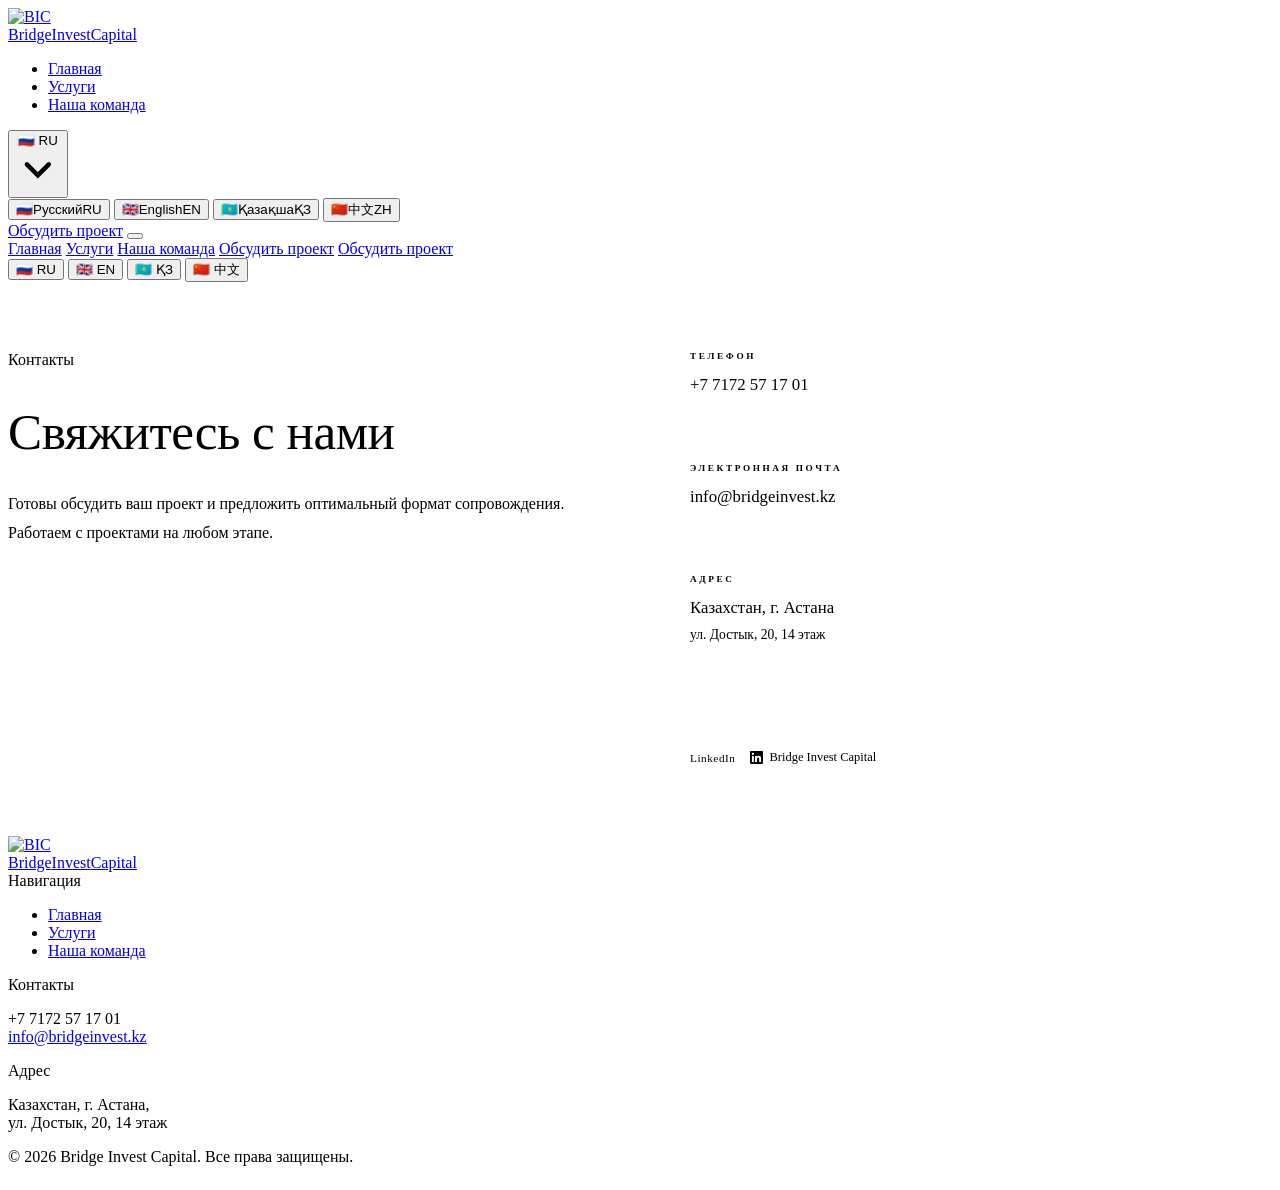
==== contacts/index.html @ e16630f6 "refactored" ====
<!DOCTYPE html>
<html lang="ru">
<head>
<meta charset="UTF-8">
<meta name="viewport" content="width=device-width, initial-scale=1.0">
<meta name="i18n-title" content="contacts.label">
<title>Контакты — Bridge Invest Capital</title>
<link rel="stylesheet" href="style.css">
<style>

.contacts-page {
  background: var(--bg);
  min-height: 100vh;
  display: flex;
  flex-direction: column;
}

.contacts-main {
  flex: 1;
  display: flex;
  align-items: center;
  padding: 140px var(--pad-x) 80px;
}

.contacts-inner-wrap {
  max-width: var(--max-w);
  margin: 0 auto;
  width: 100%;
  display: grid;
  grid-template-columns: 1fr 1fr;
  gap: 100px;
  align-items: start;
}

/* ── Left: headline ── */
.contacts-left-col {
  opacity: 0;
  animation: fadeUp .7s .1s ease forwards;
}

.contacts-overline {
  font-size: 0.65rem; font-weight: 700;
  letter-spacing: 0.3em; text-transform: uppercase;
  color: var(--gold); margin-bottom: 24px;
  display: flex; align-items: center; gap: 14px;
}
.contacts-overline::before {
  content: ''; display: block;
  width: 32px; height: 1px; background: var(--gold);
}

.contacts-title {
  font-size: clamp(2.4rem, 4vw, 3.8rem);
  font-weight: 400; line-height: 1.12;
  color: var(--text-dark); letter-spacing: -0.01em;
  margin-bottom: 28px;
}
.contacts-title .gold { color: var(--gold); }

.contacts-desc {
  font-size: 1rem; font-weight: 400; line-height: 1.85;
  color: var(--text-mid); max-width: 600px;
}

/* ── Right: contact blocks ── */
.contacts-right-col {
  display: flex; flex-direction: column; gap: 0;
  opacity: 0;
  animation: fadeUp .7s .25s ease forwards;
}

.contact-block {
  padding: 32px 0;
  border-bottom: 1px solid var(--border-light);
}
.contact-block:first-child { padding-top: 0; }
.contact-block:last-child  { border-bottom: none; }

.contact-block-label {
  font-size: 0.58rem; font-weight: 700;
  letter-spacing: 0.28em; text-transform: uppercase;
  color: var(--gold); margin-bottom: 10px;
}

.contact-block-value {
  font-size: 1.05rem; font-weight: 400;
  line-height: 1.65; color: var(--text-dark);
}
.contact-block-value a {
  color: inherit; text-decoration: none; transition: color .2s;
}
.contact-block-value a:hover { color: var(--gold); }

.contact-block-sub {
  display: block; margin-top: 2px;
  font-size: 0.85rem; color: var(--text-mid);
}

/* ── LinkedIn footnote ── */
.contacts-linkedin-row {
  margin-top: 40px; padding-top: 32px;  
  display: flex; align-items: center; gap: 14px;
  opacity: 0;
  animation: fadeUp .7s .4s ease forwards;
}
.contacts-linkedin-label {
  font-size: 0.7rem; font-weight: 300;
  color: var(--text-mid); letter-spacing: 0.05em;
}
.contacts-linkedin-link {
  display: inline-flex; align-items: center; gap: 7px;
  font-size: 0.78rem; font-weight: 500;
  color: var(--text-dark); text-decoration: none;
  border-bottom: 1px solid var(--border-light);
  padding-bottom: 1px;
  transition: color .2s, border-color .2s;
}
.contacts-linkedin-link:hover { color: var(--gold); border-color: var(--gold); }
.contacts-linkedin-link svg { width: 13px; height: 13px; fill: currentColor; flex-shrink: 0; }

@keyframes fadeUp {
  from { opacity: 0; transform: translateY(18px); }
  to   { opacity: 1; transform: none; }
}

@media (max-width: 900px) {
  .contacts-inner-wrap { grid-template-columns: 1fr; gap: 56px; }
  .contacts-main { padding-top: 120px; }
}
@media (max-width: 768px) {
  .contacts-main { padding: 110px 20px 60px; }
}

</style>
</head>
<body>

<!-- ══ NAV ══ -->
<nav>
  <a class="nav-logo-wrap" href="/">
    <div class="nav-logo-icon"><img src="assets/Logo.png" alt="BIC"></div>
    <div class="nav-logo-text"><span>Bridge</span><span>Invest</span><span>Capital</span></div>
  </a>
  <ul class="nav-links">
    <li><a id="nl-home"     href="/"    data-i18n="nav.home">Главная</a></li>
    <li><a id="nl-services" href="/services" data-i18n="nav.services">Услуги</a></li>
    <li><a id="nl-team"     href="/team"     data-i18n="nav.team">Наша команда</a></li>
  </ul>
  <div class="nav-right">
    <div class="lang-dropdown" id="langDropdown">
      <button class="lang-dropdown-btn" onclick="toggleLangDropdown()">
        <span id="langLabel">&#x1F1F7;&#x1F1FA; RU</span>
        <svg class="lang-arrow" viewBox="0 0 24 24" fill="none" stroke="currentColor" stroke-width="2.5" stroke-linecap="round"><polyline points="6 9 12 15 18 9"/></svg>
      </button>
      <div class="lang-dropdown-menu">
        <button class="lang-option" data-lang="ru" onclick="setLang('ru')"><span class="lang-flag">&#x1F1F7;&#x1F1FA;</span><span class="lang-name">Русский</span><span class="lang-code">RU</span></button>
        <button class="lang-option" data-lang="en" onclick="setLang('en')"><span class="lang-flag">&#x1F1EC;&#x1F1E7;</span><span class="lang-name">English</span><span class="lang-code">EN</span></button>
        <button class="lang-option" data-lang="kz" onclick="setLang('kz')"><span class="lang-flag">&#x1F1F0;&#x1F1FF;</span><span class="lang-name">Қазақша</span><span class="lang-code">ҚЗ</span></button>
        <button class="lang-option" data-lang="zh" onclick="setLang('zh')"><span class="lang-flag">&#x1F1E8;&#x1F1F3;</span><span class="lang-name">中文</span><span class="lang-code">ZH</span></button>
      </div>
    </div>
    <a class="nav-cta" href="/contacts" data-i18n="nav.cta">Обсудить проект</a>
    <button class="burger" onclick="toggleMenu()"><span></span><span></span><span></span></button>
  </div>
</nav>

<!-- ══ MOBILE MENU ══ -->
<div class="mobile-menu" id="mMenu">
  <a href="/"    onclick="toggleMenu()" data-i18n="nav.home">Главная</a>
  <a href="/services" onclick="toggleMenu()" data-i18n="nav.services">Услуги</a>
  <a href="/team"     onclick="toggleMenu()" data-i18n="nav.team">Наша команда</a>
  <a href="/contacts" onclick="toggleMenu()" data-i18n="nav.cta">Обсудить проект</a>
  <a href="/contacts" class="mob-cta" onclick="toggleMenu()" data-i18n="nav.cta">Обсудить проект</a>
  <div class="mob-lang">
    <button class="mob-lang-btn" data-lang="ru" onclick="setLang('ru');toggleMenu()">&#x1F1F7;&#x1F1FA; RU</button>
    <button class="mob-lang-btn" data-lang="en" onclick="setLang('en');toggleMenu()">&#x1F1EC;&#x1F1E7; EN</button>
    <button class="mob-lang-btn" data-lang="kz" onclick="setLang('kz');toggleMenu()">&#x1F1F0;&#x1F1FF; ҚЗ</button>
    <button class="mob-lang-btn" data-lang="zh" onclick="setLang('zh');toggleMenu()">&#x1F1E8;&#x1F1F3; 中文</button>
  </div>
</div>

<!-- ══ PAGE ══ -->
<div class="contacts-page">

  <main class="contacts-main">
    <div class="contacts-inner-wrap">

      <!-- LEFT: headline + description -->
      <div class="contacts-left-col">
        <div class="section-label" data-i18n="contacts.label">Контакты</div>
        <h1 class="contacts-title">
          <span data-i18n="contacts.h1.gold">Свяжитесь</span>
          <span class="gold" data-i18n="contacts.h1.rest"> с нами</span>
        </h1>
        <p class="contacts-desc" data-i18n="contacts.subtitle">
          Готовы обсудить ваш проект и предложить оптимальный формат сопровождения. Работаем с проектами на любом этапе.
        </p>
      </div>

      <!-- RIGHT: contact details -->
      <div class="contacts-right-col">

        <div class="contact-block">
          <div class="contact-block-label" data-i18n="contacts.phone.label">Телефон</div>
          <div class="contact-block-value">
            <a href="tel:+77172571701">+7 7172 57 17 01</a>
          </div>
        </div>

        <div class="contact-block">
          <div class="contact-block-label" data-i18n="contacts.email.label">Электронная почта</div>
          <div class="contact-block-value">
            <a href="mailto:info@bridgeinvest.kz">info@bridgeinvest.kz</a>
          </div>
        </div>

        <div class="contact-block">
          <div class="contact-block-label" data-i18n="contacts.address.label">Адрес</div>
          <div class="contact-block-value">
            <span data-i18n="contacts.address.line1">Казахстан, г. Астана</span>
            <span class="contact-block-sub" data-i18n="contacts.address.line2">ул. Достык, 20, 14 этаж</span>
          </div>
        </div>

        <div class="contacts-linkedin-row">
          <span class="contacts-linkedin-label" data-i18n="contacts.linkedin.label">LinkedIn</span>
          <a class="contacts-linkedin-link"
             href="https://www.linkedin.com/company/bridge-invest-capital/"
             target="_blank" rel="noopener">
            <svg viewBox="0 0 24 24" xmlns="http://www.w3.org/2000/svg"><path d="M20.447 20.452h-3.554v-5.569c0-1.328-.027-3.037-1.852-3.037-1.853 0-2.136 1.445-2.136 2.939v5.667H9.351V9h3.414v1.561h.046c.477-.9 1.637-1.85 3.37-1.85 3.601 0 4.267 2.37 4.267 5.455v6.286zM5.337 7.433a2.062 2.062 0 01-2.063-2.065 2.064 2.064 0 112.063 2.065zm1.782 13.019H3.555V9h3.564v11.452zM22.225 0H1.771C.792 0 0 .774 0 1.729v20.542C0 23.227.792 24 1.771 24h20.451C23.2 24 24 23.227 24 22.271V1.729C24 .774 23.2 0 22.222 0h.003z"/></svg>
            Bridge Invest Capital
          </a>
        </div>

      </div>
    </div>
  </main>

  <!-- ══ FOOTER ══ -->
  <footer>
    <div class="footer-inner">
      <div class="footer-top">
        <div>
          <a class="footer-logo-wrap" href="/">
            <div class="footer-logo-icon"><img src="assets/Logo.png" alt="BIC"></div>
            <div class="footer-logo-text"><span>Bridge</span><span>Invest</span><span>Capital</span></div>
          </a>
        </div>
        <div class="footer-right">
          <div class="footer-nav">
            <div class="footer-col-label" data-i18n="footer.nav.label">Навигация</div>
            <ul>
              <li><a href="/"    data-i18n="nav.home">Главная</a></li>
              <li><a href="/services" data-i18n="nav.services">Услуги</a></li>
              <li><a href="/team"     data-i18n="nav.team">Наша команда</a></li>
            </ul>
          </div>
          <div class="footer-contact">
            <div class="footer-col-label" data-i18n="footer.contacts.label">Контакты</div>
            <p>+7 7172 57 17 01<br><a href="mailto:info@bridgeinvest.kz">info@bridgeinvest.kz</a></p>
            <div class="footer-col-label addr-label" data-i18n="footer.address.label">Адрес</div>
            <p>Казахстан, г. Астана,<br>ул. Достык, 20, 14 этаж</p>
          </div>
        </div>
      </div>
      <div class="footer-bottom">
        <p data-i18n="footer.copyright">© 2026 Bridge Invest Capital. Все права защищены.</p>
      </div>
    </div>
  </footer>

</div>

<script src="i18n.js"></script>
<script src="main.js"></script>
</body>
</html>
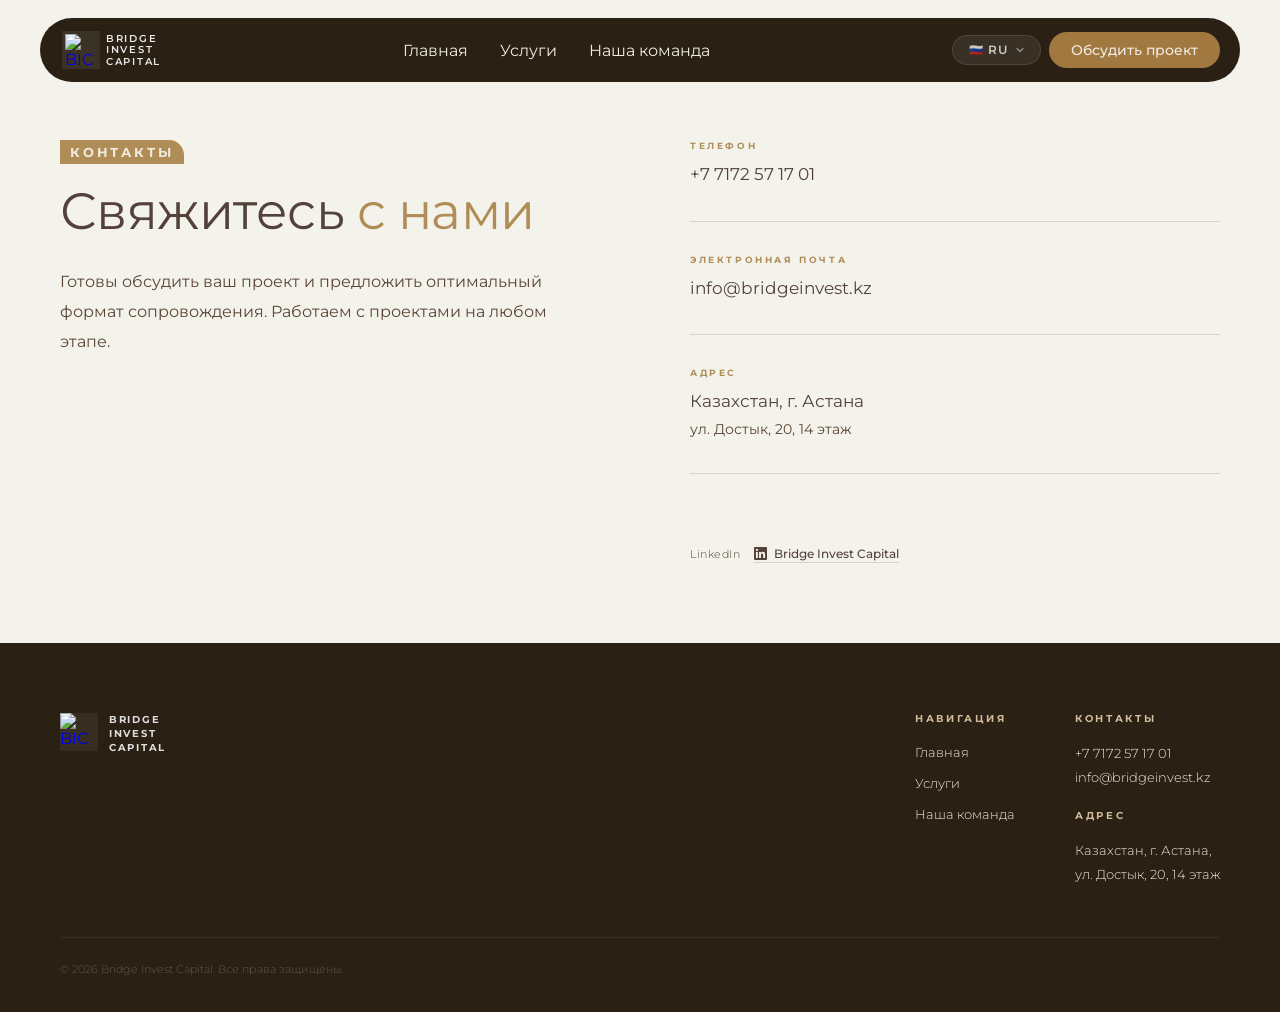
==== commit 61f32edf: "refactored v2" ====
--- a/contacts/index.html
+++ b/contacts/index.html
@@ -5,7 +5,7 @@
 <meta name="viewport" content="width=device-width, initial-scale=1.0">
 <meta name="i18n-title" content="contacts.label">
 <title>Контакты — Bridge Invest Capital</title>
-<link rel="stylesheet" href="style.css">
+<link rel="stylesheet" href="/style.css">
 <style>
 
 .contacts-page {
--- a/style.css
+++ b/style.css
@@ -0,0 +1,726 @@
+@import url('https://fonts.googleapis.com/css2?family=Montserrat:ital,wght@0,300;0,400;0,500;0,600;0,700;1,300;1,400&display=swap');
+
+/* ══════════════════════════════════════════════════════════
+   BRIDGE INVEST CAPITAL — STYLESHEET
+   Sections:
+   1.  Reset & Variables
+   2.  Base
+   3.  Navigation
+   4.  Language Dropdown
+   5.  Mobile Menu
+   6.  Shared Utilities
+   7.  Footer
+   8.  Home — Hero
+   9.  Home — Why Kazakhstan
+   10. Home — Approach / Cards
+   11. Page Hero  (inner pages)
+   12. Services
+   13. Team + Modal
+   14. Contacts
+   15. Responsive
+══════════════════════════════════════════════════════════ */
+
+
+/* ══ 1. RESET & VARIABLES ══════════════════════════════════ */
+
+*, *::before, *::after { box-sizing: border-box; margin: 0; padding: 0; }
+
+:root {
+  /* Backgrounds */
+  --bg:           #F3F2EB;
+  --bg-dark:      #E1D7C2;
+  --nav-bg:       #2A2014;
+  --dark:         #1c1409;
+  --bg-alt-dark: #53423B;
+
+  /* Gold palette */
+  --gold:         #B08D57;
+  --gold-accent:  #D0BB9A;
+  --gold-btn:     #a07840;
+  --gold-hover:   #c49a52;
+
+  /* Text */
+  --text-dark:    #53423B;
+  --text-mid:     #5a4535;
+  --text-light:   #F0EBE0;
+
+  /* Borders */
+  --border-light: rgba(45,31,14,0.15);
+  --border-nav:   rgba(255,255,255,0.1);
+
+  /* Layout */
+  --max-w:  1600px;
+  --pad-x:  60px;
+}
+
+
+/* ══ 2. BASE ═══════════════════════════════════════════════ */
+
+html { scroll-behavior: smooth; }
+
+body {
+  font-family: 'Montserrat', sans-serif;
+  background: var(--bg);
+  color: var(--text-dark);
+  overflow-x: hidden;
+  min-height: 100vh;
+}
+
+@keyframes fadeUp {
+  from { opacity: 0; transform: translateY(28px); }
+  to   { opacity: 1; transform: translateY(0); }
+}
+
+
+/* ══ 3. NAVIGATION ═════════════════════════════════════════ */
+
+nav {
+  position: fixed; top: 18px; left: 50%; transform: translateX(-50%);
+  z-index: 200;
+  display: flex; align-items: center; justify-content: space-between;
+  padding: 0 20px 0 12px;
+  height: 64px;
+  width: calc(100% - 80px);
+  max-width: var(--max-w);
+  background: var(--nav-bg);
+  border-radius: 50px;
+  gap: 12px;
+}
+
+.nav-logo-wrap {
+  display: flex; align-items: center; gap: 6px;
+  padding-left: 10px;
+  flex-shrink: 0; text-decoration: none;
+}
+.nav-logo-icon {
+  width: 38px; height: 38px;
+  background: rgba(255,255,255,0.08);
+  display: flex; align-items: center; justify-content: center;
+  flex-shrink: 0;
+}
+.nav-logo-icon img { width: 33px; height: 33px; object-fit: contain; }
+.nav-logo-text { display: flex; flex-direction: column; line-height: 1.2; }
+.nav-logo-text span {
+  font-size: 0.6rem; font-weight: 600;
+  letter-spacing: 0.18em; text-transform: uppercase;
+  color: rgba(255,255,255,0.9);
+}
+
+.nav-links { display: flex; gap: 4px; list-style: none; flex: 1; justify-content: center; }
+.nav-links a {
+  font-size: 1rem; font-weight: 400;
+  color: var(--text-light); text-decoration: none;
+  padding: 8px 14px; border-radius: 50px;
+  transition: color .2s; white-space: nowrap;
+}
+.nav-links a:hover,
+.nav-links a.active { color: var(--gold-accent); }
+
+.nav-right { display: flex; align-items: center; gap: 8px; flex-shrink: 0; }
+
+.nav-cta {
+  font-size: 0.85rem; font-weight: 500;
+  color: var(--text-light); background: var(--gold-btn);
+  padding: 10px 22px; border-radius: 50px;
+  text-decoration: none; transition: background .2s; white-space: nowrap;
+}
+.nav-cta:hover { background: var(--gold-hover); }
+
+.burger {
+  display: none; background: none; border: none; cursor: pointer;
+  padding: 6px; flex-direction: column; gap: 5px;
+}
+.burger span { display: block; width: 22px; height: 1.5px; background: rgba(255,255,255,0.8); }
+
+
+/* ══ 4. LANGUAGE DROPDOWN ══════════════════════════════════ */
+
+.lang-dropdown { position: relative; flex-shrink: 0; }
+
+.lang-dropdown-btn {
+  display: flex; align-items: center; gap: 6px;
+  font-family: 'Montserrat', sans-serif;
+  font-size: 0.72rem; font-weight: 600;
+  letter-spacing: 0.08em; text-transform: uppercase;
+  color: rgba(255,255,255,0.75);
+  background: rgba(255,255,255,0.08);
+  border: 1px solid var(--border-nav);
+  border-radius: 50px;
+  padding: 7px 14px 7px 16px;
+  cursor: pointer;
+  transition: background .2s, color .2s;
+  white-space: nowrap;
+}
+.lang-dropdown-btn:hover { background: rgba(255,255,255,0.13); color: #fff; }
+
+.lang-arrow {
+  width: 12px; height: 12px; opacity: 0.6;
+  transition: transform .2s; flex-shrink: 0;
+}
+.lang-dropdown.open .lang-arrow { transform: rotate(180deg); }
+
+.lang-dropdown-menu {
+  display: none;
+  position: absolute; top: calc(100% + 8px); right: 0;
+  background: var(--nav-bg);
+  border: 1px solid var(--border-nav);
+  border-radius: 16px; overflow: hidden;
+  min-width: 160px;
+  box-shadow: 0 8px 32px rgba(0,0,0,0.35);
+  z-index: 300;
+}
+.lang-dropdown.open .lang-dropdown-menu { display: block; }
+
+.lang-option {
+  display: flex; align-items: center; gap: 10px;
+  width: 100%; padding: 11px 18px;
+  font-family: 'Montserrat', sans-serif;
+  font-size: 0.78rem; font-weight: 500;
+  color: rgba(255,255,255,0.65);
+  background: none; border: none; cursor: pointer;
+  transition: background .15s, color .15s;
+  text-align: left; white-space: nowrap;
+}
+.lang-option:hover { background: rgba(255,255,255,0.07); color: #fff; }
+.lang-option.active { color: var(--gold-accent); }
+.lang-option .lang-flag { font-size: 1rem; line-height: 1; flex-shrink: 0; }
+.lang-option .lang-name { font-weight: 400; }
+.lang-option .lang-code {
+  font-weight: 700; font-size: 0.68rem;
+  letter-spacing: 0.1em; text-transform: uppercase;
+  margin-left: auto; opacity: 0.5;
+}
+.lang-option.active .lang-code { opacity: 1; color: var(--gold-accent); }
+
+
+/* ══ 5. MOBILE MENU ════════════════════════════════════════ */
+
+.mobile-menu {
+  display: none; position: fixed; inset: 0;
+  background: var(--nav-bg); z-index: 190;
+  flex-direction: column; align-items: center; justify-content: center; gap: 28px;
+}
+.mobile-menu.open { display: flex; }
+.mobile-menu a {
+  font-size: 1.1rem; font-weight: 500;
+  color: rgba(255,255,255,0.8); text-decoration: none; transition: color .2s;
+}
+.mobile-menu a:hover { color: var(--gold-accent); }
+.mob-cta {
+  background: var(--gold-btn) !important;
+  color: var(--text-light) !important;
+  padding: 14px 32px; border-radius: 50px; font-weight: 600;
+}
+.mob-lang {
+  display: flex; gap: 6px; flex-wrap: wrap;
+  justify-content: center; margin-top: 8px;
+}
+.mob-lang-btn {
+  font-family: 'Montserrat', sans-serif;
+  font-size: 0.7rem; font-weight: 600;
+  letter-spacing: 0.08em; text-transform: uppercase;
+  color: rgba(255,255,255,0.45);
+  background: rgba(255,255,255,0.07);
+  border: 1px solid var(--border-nav);
+  border-radius: 50px; padding: 7px 14px;
+  cursor: pointer; transition: color .2s, background .2s;
+}
+.mob-lang-btn:hover { color: rgba(255,255,255,0.9); }
+.mob-lang-btn.active {
+  color: var(--dark);
+  background: var(--gold-accent);
+  border-color: var(--gold-accent);
+}
+
+
+/* ══ 6. SHARED UTILITIES ═══════════════════════════════════ */
+
+.section-label {
+  display: inline-flex; align-items: center;
+  height: 24px; padding: 0 10px;
+  border-radius: 0 15px 0 0;
+  background: var(--gold);
+  font-size: 0.8rem; font-weight: 700;
+  letter-spacing: 0.22em; text-transform: uppercase;
+  color: var(--text-light); margin-bottom: 18px;
+}
+
+.btn-gold {
+  display: inline-block;
+  font-family: 'Montserrat', sans-serif;
+  font-size: 0.8rem; font-weight: 500;
+  color: var(--text-light); background: var(--gold-btn);
+  padding: 14px 28px; border-radius: 50px;
+  cursor: pointer; border: none; text-decoration: none;
+  transition: background .2s, transform .15s;
+}
+.btn-gold:hover { background: var(--gold-hover); transform: translateY(-2px); }
+
+.btn-dark {
+  display: inline-block;
+  font-family: 'Montserrat', sans-serif;
+  font-size: 0.8rem; font-weight: 500;
+  color: rgba(255,255,255,0.9); background: var(--dark);
+  padding: 14px 28px; border-radius: 50px;
+  cursor: pointer; border: none; text-decoration: none;
+  transition: background .2s, transform .15s;
+}
+.btn-dark:hover { background: #2a1e0f; transform: translateY(-2px); }
+
+.reveal {
+  opacity: 0; transform: translateY(24px);
+  transition: opacity .7s ease, transform .7s ease;
+}
+.reveal.visible { opacity: 1; transform: none; }
+
+
+/* ══ 7. FOOTER ═════════════════════════════════════════════ */
+
+footer { background: var(--nav-bg); padding: 70px var(--pad-x) 36px; }
+.footer-inner { max-width: var(--max-w); margin: 0 auto; }
+
+.footer-top {
+  display: flex; justify-content: space-between; align-items: flex-start;
+  margin-bottom: 50px;
+}
+.footer-right { display: flex; gap: 60px; }
+
+.footer-logo-wrap {
+  display: flex; align-items: flex-start; gap: 6px;
+  margin-bottom: 14px; text-decoration: none;
+}
+.footer-logo-icon {
+  width: 38px; height: 38px; flex-shrink: 0;
+  background: rgba(255,255,255,0.06);
+  display: flex; align-items: center; justify-content: center;
+}
+.footer-logo-icon img { width: 38px; height: 38px; object-fit: contain; }
+.footer-logo-text { display: flex; flex-direction: column; line-height: 1.5; margin-left: 5px; }
+.footer-logo-text span {
+  font-size: 0.6rem; font-weight: 700;
+  letter-spacing: .18em; text-transform: uppercase;
+  color: rgba(255,255,255,0.85);
+}
+
+.footer-col-label {
+  font-size: 0.6rem; font-weight: 700;
+  letter-spacing: .28em; text-transform: uppercase;
+  color: var(--gold-accent); margin-bottom: 18px;
+}
+.footer-nav ul { list-style: none; display: flex; flex-direction: column; gap: 12px; }
+.footer-nav ul a {
+  font-size: 0.79rem; font-weight: 300;
+  color: var(--text-light); text-decoration: none; transition: color .2s;
+}
+.footer-nav ul a:hover { color: var(--gold-accent); }
+.footer-contact p { font-size: 0.79rem; font-weight: 300; line-height: 1.9; color: var(--text-light); }
+.footer-contact a { color: inherit; text-decoration: none; }
+.footer-contact .addr-label { margin-top: 20px; }
+
+.footer-bottom {
+  border-top: 1px solid rgba(255,255,255,0.07);
+  padding-top: 24px;
+  display: flex; align-items: center; justify-content: space-between;
+}
+.footer-bottom p { font-size: 0.7rem; font-weight: 300; color: rgba(255,255,255,0.25); }
+
+
+/* ══ 8. HOME — HERO ════════════════════════════════════════ */
+
+.hero {
+  min-height: 100vh;
+  display: flex; align-items: center;
+  background: var(--bg);
+  padding: 120px var(--pad-x) 80px;
+}
+.hero-inner { max-width: var(--max-w); margin: 0 auto; width: 100%; }
+.hero-content { max-width: 670px; animation: fadeUp .8s ease both; }
+
+.hero h1 {
+  font-size: clamp(2.8rem, 5.5vw, 5rem);
+  font-weight: 400; line-height: 1.12;
+  color: var(--text-dark); margin-bottom: 30px; letter-spacing: -0.01em;
+}
+.hero h1 .gold { color: var(--gold); }
+
+.hero-desc {
+  font-size: 1rem; font-weight: 400; line-height: 1.9;
+  color: var(--text-mid); margin-bottom: 42px; max-width: 600px;
+}
+.hero-desc strong { font-weight: 600; color: var(--text-dark); }
+
+.hero-btns { display: flex; gap: 14px; flex-wrap: wrap; }
+
+
+/* ══ 9. HOME — WHY KAZAKHSTAN ══════════════════════════════ */
+
+.why-section { padding: 100px var(--pad-x); background: var(--bg-dark); }
+.why-inner { max-width: var(--max-w); margin: 0 auto; }
+.why-grids { display: flex; gap: 10%; }
+
+.why-h2 {
+  font-size: clamp(1.5rem, 2.8vw, 2.6rem); font-weight: 500;
+  line-height: 1.35; color: var(--text-dark); max-width: 640px; margin-bottom: 28px;
+}
+.why-text { font-size: 1rem; font-weight: 400; line-height: 1.95; color: var(--text-mid); }
+
+
+/* ══ 10. HOME — APPROACH / CARDS ═══════════════════════════ */
+
+.approach-section {
+  padding: 100px var(--pad-x);
+  background: var(--bg);
+  border-top: 1px solid var(--border-light);
+}
+.approach-inner { max-width: var(--max-w); margin: 0 auto; }
+.approach-header { text-align: left; margin-bottom: 60px; }
+.approach-header h2 {
+  font-size: clamp(1.5rem, 2.5vw, 2.6rem); font-weight: 500;
+  color: var(--text-dark); margin-top: 12px;
+}
+
+.cards-grid { display: grid; grid-template-columns: repeat(4,1fr); gap: 16px; }
+
+.service-card {
+  background: var(--nav-bg); border-radius: 16px;
+  padding: 36px 26px 32px;
+  transition: transform .3s, background .3s;
+  text-decoration: none; display: block; cursor: pointer;
+}
+.service-card:hover { transform: translateY(-5px); background: #261a0c; }
+
+.card-num {
+  font-size: 2.2rem; font-weight: 300;
+  color: var(--text-light); margin-bottom: 16px; line-height: 1;
+}
+.service-card h4 {
+  font-size: 0.8rem; font-weight: 600;
+  text-transform: uppercase; letter-spacing: .07em;
+  color: var(--gold-accent); margin-bottom: 14px;
+}
+.service-card p { font-size: 0.8rem; font-weight: 300; line-height: 1.8; color: var(--text-light); }
+
+
+/* ══ 11. PAGE HERO (inner pages) ═══════════════════════════ */
+
+.page-hero { padding: 150px var(--pad-x) 72px; background: var(--bg); }
+.page-hero-inner { max-width: var(--max-w); margin: 0 auto; }
+
+.page-hero h1 {
+  font-size: clamp(2rem, 4vw, 3.2rem); font-weight: 500;
+  color: var(--text-dark); margin-bottom: 18px;
+  animation: fadeUp .8s ease both; letter-spacing: -0.01em;
+}
+.page-hero h1 .gold { color: var(--gold); }  /* FIX: was "h1 gold" (missing dot) */
+
+/* Services subtitle */
+.page-hero .subtitle {
+  font-size: 2rem; font-weight: 600; line-height: 1.75;  /* FIX: was 2rem / 600 */
+  color: var(--text-mid); max-width: 1600px;
+  animation: fadeUp .8s .1s ease both;
+}
+
+/* Contacts subtitle */
+.page-hero .contacts-subtitle {
+  font-size: 1rem; font-weight: 400; line-height: 1.8;
+  color: var(--text-mid); max-width: 580px;
+  animation: fadeUp .8s .1s ease both;
+}
+
+
+/* ══ 12. SERVICES ══════════════════════════════════════════ */
+
+.services-body { padding: 60px var(--pad-x) 100px; background: var(--bg-alt-dark); }  /* FIX: was var(--text-dark) */
+.services-inner { max-width: var(--max-w); margin: 0 auto; }
+
+.step {
+  display: grid; grid-template-columns: 100px 1fr;
+  gap: 0 40px; padding: 56px 0;
+  border-bottom: 1px solid rgba(255,255,255,0.1);
+  align-items: start;
+  /* FIX: removed step:hover transform (caused layout jump) */
+}
+.step:last-child { border-bottom: none; }
+
+.step-num {
+  font-size: 5.5rem; font-weight: 300;
+  color: var(--gold-accent); line-height: 1; padding-top: 6px; flex-shrink: 0;
+}
+
+.step-content { padding-left: 20px; }  /* FIX: removed hardcoded margin-left: 50px */
+
+.step-content h3 {
+  font-size: clamp(1.3rem, 2vw, 2.5rem); font-weight: 500;
+  color: var(--gold-accent); margin-bottom: 12px; margin-top: 4px;
+}
+.step-sub {
+  font-size: 1.1rem; font-weight: 400; line-height: 1.75;
+  color: var(--text-light); margin-bottom: 28px; max-width: 800px;
+}
+.step-list { list-style: none; display: flex; flex-direction: column; gap: 10px; }
+.step-list li {
+  font-size: 0.9rem; font-weight: 400; line-height: 1.6;
+  color: rgba(240,235,224,0.8); padding-left: 28px; position: relative;
+}
+.step-list li::before {
+  content: ''; position: absolute; left: 0; top: 10px;
+  width: 10px; height: 1.5px; background: var(--gold-accent);
+}
+
+
+/* ══ 13. TEAM + MODAL ══════════════════════════════════════ */
+
+.team-body { padding: 60px var(--pad-x) 100px; background: var(--bg); }
+.team-inner { max-width: var(--max-w); margin: 0 auto; }
+.team-grid { display: grid; grid-template-columns: repeat(4,1fr); gap: 20px; }
+
+.team-card {
+  background: var(--nav-bg); border-radius: 16px; overflow: hidden;
+  transition: transform .3s, box-shadow .3s;
+  cursor: pointer;
+}
+.team-card:hover {
+  transform: translateY(-6px);
+  box-shadow: 0 16px 40px rgba(0,0,0,0.25);
+}
+
+.team-photo {
+  width: 100%; aspect-ratio: 1;
+  display: flex; align-items: center; justify-content: center;
+  background: linear-gradient(160deg, #b8b0a4 0%, #7a7268 100%);
+  overflow: hidden;
+}
+.team-photo img { width: 100%; height: 100%; object-fit: cover; }
+.avatar-initials { font-size: 2.8rem; font-weight: 300; color: var(--gold); opacity: .6; letter-spacing: .05em; }
+
+.team-info { padding: 22px 20px 24px; }
+.team-info h3 { font-size: 1rem; font-weight: 600; color: var(--gold-accent); margin-bottom: 8px; }
+.team-divider { width: 24px; height: 1px; background: var(--text-light); margin: 10px 0; opacity: .4; }
+.team-info .role {
+  font-size: 0.68rem; font-weight: 500;
+  letter-spacing: .1em; text-transform: uppercase; color: var(--text-light);
+}
+
+.team-hint {
+  display: flex; align-items: center; gap: 5px;
+  font-size: 0.65rem; font-weight: 400;
+  color: rgba(240,235,224,0.3); margin-top: 10px; letter-spacing: 0.05em;
+}
+.team-hint svg {
+  width: 11px; height: 11px;
+  stroke: currentColor; fill: none;
+  stroke-width: 2; stroke-linecap: round; stroke-linejoin: round; flex-shrink: 0;
+}
+
+/* ── Modal overlay ── */
+.team-modal-overlay {
+  display: none; position: fixed; inset: 0;
+  background: rgba(20,13,6,0.78);  
+  backdrop-filter: blur(6px);
+  z-index: 500;
+  align-items: center; justify-content: center;
+  padding: 20px;
+}
+.team-modal-overlay.open { display: flex; }
+
+/* ── Modal box ── */
+.team-modal {
+  background: var(--nav-bg);
+  border-radius: 24px; overflow: hidden;
+  width: 100%; max-width: 760px;
+  max-height: 90vh;
+  display: flex; flex-direction: column;
+  animation: modalIn .3s ease both;
+  position: relative;
+}
+@keyframes modalIn {
+  from { opacity: 0; transform: translateY(20px) scale(0.97); }
+  to   { opacity: 1; transform: none; }
+}
+
+.team-modal-close {
+  position: absolute; top: 20px; right: 20px;
+  width: 36px; height: 36px;
+  background: rgba(255,255,255,0.08);
+  border: 1px solid var(--border-nav);
+  border-radius: 50%; cursor: pointer;
+  display: flex; align-items: center; justify-content: center;
+  transition: background .2s; z-index: 10;
+}
+.team-modal-close:hover { background: rgba(255,255,255,0.16); }
+.team-modal-close svg {
+  width: 16px; height: 16px;
+  stroke: rgba(255,255,255,0.7); fill: none;
+  stroke-width: 2; stroke-linecap: round;
+}
+
+.team-modal-top {
+  display: flex; align-items: stretch;
+  border-bottom: 1px solid rgba(255,255,255,0.07);
+}
+.team-modal-photo {
+  width: 220px; min-height: 220px; flex-shrink: 0;
+  overflow: hidden;
+  background: linear-gradient(160deg, #b8b0a4 0%, #7a7268 100%);
+}
+.team-modal-avatar {
+  width: 100%; height: 100%;
+  display: flex; align-items: center; justify-content: center;
+}
+.team-modal-avatar span {
+  font-size: 4rem; font-weight: 300; color: var(--gold); opacity: .5;
+}
+.team-modal-header {
+  flex: 1; padding: 36px 56px 28px 32px;
+  display: flex; flex-direction: column; justify-content: flex-end;
+}
+.team-modal-role {
+  font-size: 0.6rem; font-weight: 700;
+  letter-spacing: .28em; text-transform: uppercase;
+  color: var(--gold-accent); margin-bottom: 10px;
+}
+.team-modal-name {
+  font-size: 1.8rem; font-weight: 500;
+  color: var(--text-light); line-height: 1.2;
+}
+
+.team-modal-body {
+  padding: 32px 36px 36px;
+  overflow-y: auto; flex: 1;
+}
+.team-modal-body p {
+  font-size: 0.9rem; font-weight: 300;
+  line-height: 1.85; color: var(--text-light);
+  margin-bottom: 16px;
+}
+.team-modal-body p:last-child { margin-bottom: 0; }
+
+
+/* ══ 14. CONTACTS ══════════════════════════════════════════ */
+
+.contacts-body { padding: 60px var(--pad-x) 100px; background: var(--bg); }
+.contacts-inner { max-width: var(--max-w); margin: 0 auto; }
+
+.contacts-layout {
+  display: grid; grid-template-columns: 1fr 1fr;
+  gap: 24px; align-items: start;
+}
+.contacts-left { display: flex; flex-direction: column; gap: 16px; }
+
+.contact-row {
+  display: flex; align-items: center; gap: 24px;
+  background: var(--nav-bg); border-radius: 16px;
+  padding: 28px 32px; transition: transform .25s;
+}
+.contact-row:hover { transform: translateY(-3px); }
+
+.contact-row-icon {
+  width: 48px; height: 48px; flex-shrink: 0;
+  background: rgba(176,141,87,0.12); border-radius: 12px;
+  display: flex; align-items: center; justify-content: center;
+}
+.contact-row-icon svg {
+  width: 22px; height: 22px;
+  stroke: var(--gold-accent); fill: none;
+  stroke-width: 1.7; stroke-linecap: round; stroke-linejoin: round;
+}
+
+.contact-row-body { display: flex; flex-direction: column; gap: 4px; }
+.contact-row-label {
+  font-size: 0.58rem; font-weight: 700;
+  letter-spacing: .28em; text-transform: uppercase; color: var(--gold-accent);
+}
+.contact-row-value {
+  font-size: 0.97rem; font-weight: 400;
+  line-height: 1.55; color: var(--text-light);
+}
+.contact-row-value a { color: var(--text-light); text-decoration: none; transition: color .2s; }
+.contact-row-value a:hover { color: var(--gold-accent); }
+.contact-row-value .line2 {
+  font-size: 0.82rem; color: rgba(240,235,224,0.5);
+  display: block; margin-top: 2px;
+}
+
+.linkedin-card {
+  background: var(--nav-bg); border-radius: 16px;
+  padding: 48px 40px; height: 100%;
+  display: flex; flex-direction: column;
+  justify-content: space-between; gap: 32px;
+  transition: transform .25s;
+}
+.linkedin-card:hover { transform: translateY(-3px); }
+
+.linkedin-icon-wrap {
+  width: 56px; height: 56px;
+  background: rgba(10,102,194,0.18); border-radius: 14px;
+  display: flex; align-items: center; justify-content: center; margin-bottom: 24px;
+}
+.linkedin-icon-wrap svg { width: 26px; height: 26px; fill: #5ba4cf; }
+.linkedin-title {
+  font-size: 1.5rem; font-weight: 500;
+  color: var(--text-light); line-height: 1.3; margin-bottom: 12px;
+}
+.linkedin-desc {
+  font-size: 0.85rem; font-weight: 300;
+  line-height: 1.75; color: rgba(240,235,224,0.55);
+}
+.linkedin-btn {
+  display: inline-flex; align-items: center; gap: 10px;
+  background: #0a66c2; color: #fff; text-decoration: none;
+  font-size: 0.8rem; font-weight: 600; letter-spacing: .06em;
+  padding: 14px 26px; border-radius: 50px;
+  transition: background .2s, transform .15s; align-self: flex-start;
+}
+.linkedin-btn:hover { background: #0d79e0; transform: translateY(-2px); }
+.linkedin-btn svg { width: 16px; height: 16px; fill: #fff; flex-shrink: 0; }
+
+
+/* ══ 15. RESPONSIVE ════════════════════════════════════════ */
+
+/* Tablet */
+@media (max-width: 1024px) {
+  .cards-grid      { grid-template-columns: 1fr 1fr; }
+  .team-grid       { grid-template-columns: 1fr 1fr; }
+  .why-grids       { flex-direction: column; gap: 40px; }
+  .contacts-layout { grid-template-columns: 1fr; }
+  .linkedin-card   { height: auto; }
+  .team-modal-photo { width: 180px; min-height: 180px; }
+}
+
+/* Mobile */
+@media (max-width: 768px) {
+  :root { --pad-x: 20px; }
+
+  nav { width: calc(100% - 32px); top: 12px; padding: 0 14px; }
+  .nav-links, .nav-cta, .lang-dropdown { display: none; }
+  .burger { display: flex; }
+
+  .hero { padding: 110px 20px 60px; }
+
+  .step { grid-template-columns: 72px 1fr; gap: 0 20px; }
+  .step-content { padding-left: 0; }
+  .step-num { font-size: 3.5rem; }
+  .step-sub { font-size: 1rem; }
+
+  .team-modal-top   { flex-direction: column; }
+  .team-modal-photo { width: 100%; min-height: 200px; height: 220px; }
+  .team-modal-header { padding: 24px 24px 20px; }
+  .team-modal-name  { font-size: 1.4rem; }
+  .team-modal-body  { padding: 24px; }
+
+  .footer-top   { flex-direction: column; gap: 36px; }
+  .footer-right { flex-direction: column; gap: 32px; }
+  .footer-bottom { flex-direction: column; gap: 14px; text-align: center; }
+
+  .contact-row  { padding: 20px 18px; }
+  .linkedin-card { padding: 32px 24px; }
+}
+
+/* Small mobile */
+@media (max-width: 480px) {
+  .cards-grid { grid-template-columns: 1fr; }
+  .team-grid  { grid-template-columns: 1fr; }
+  .hero-btns  { flex-direction: column; align-items: flex-start; }
+  .step { grid-template-columns: 56px 1fr; gap: 0 14px; }
+  .step-num { font-size: 2.8rem; }
+}
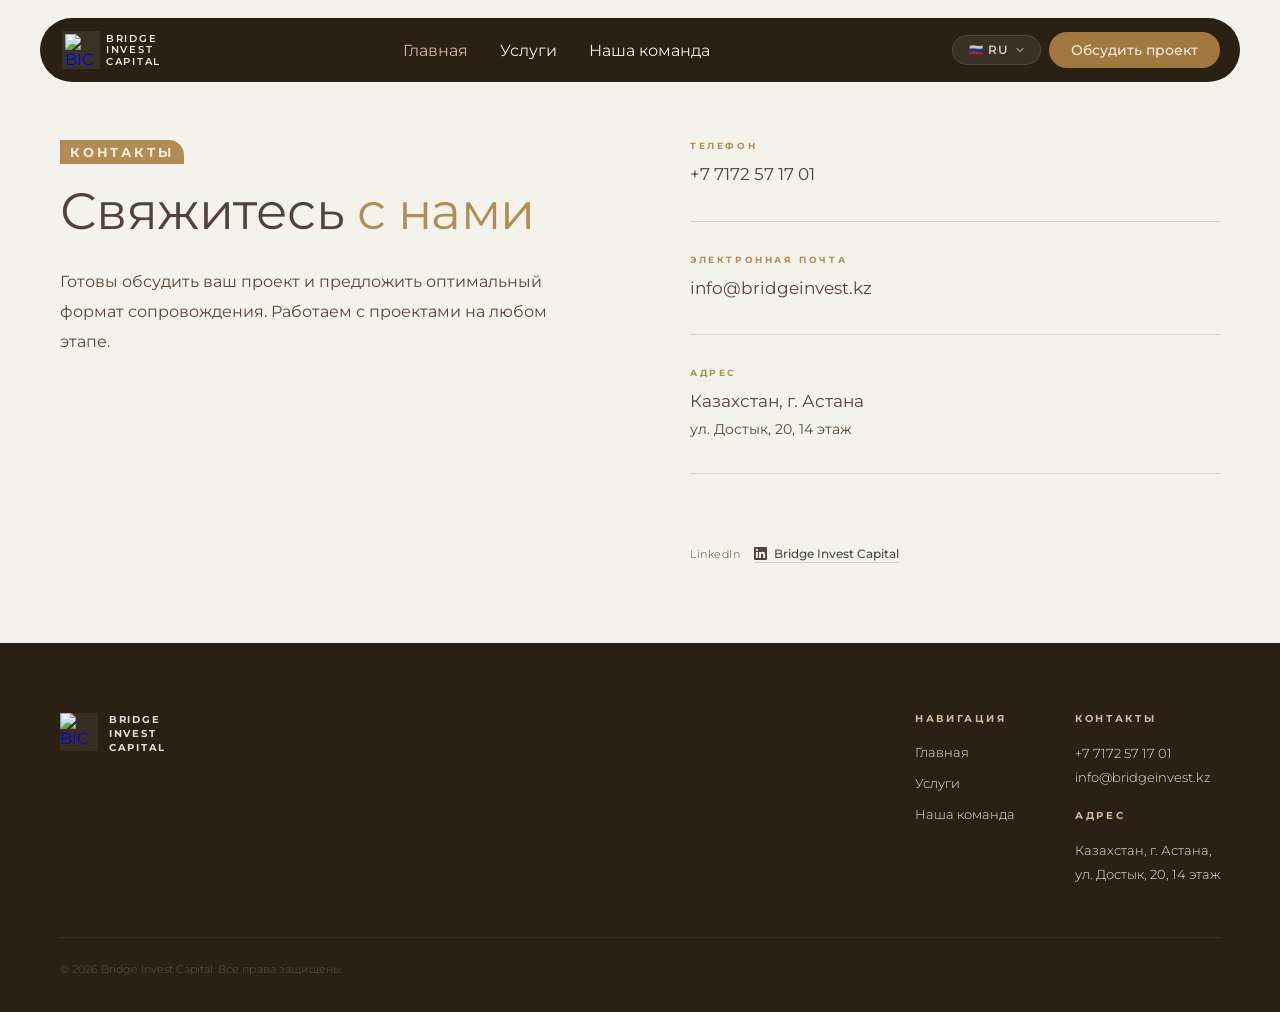
==== commit 9a20b9f8: "refactored v3" ====
--- a/contacts/index.html
+++ b/contacts/index.html
@@ -271,7 +271,7 @@
 
 </div>
 
-<script src="i18n.js"></script>
-<script src="main.js"></script>
+<script src="/i18n.js"></script>
+<script src="/main.js"></script>
 </body>
 </html>
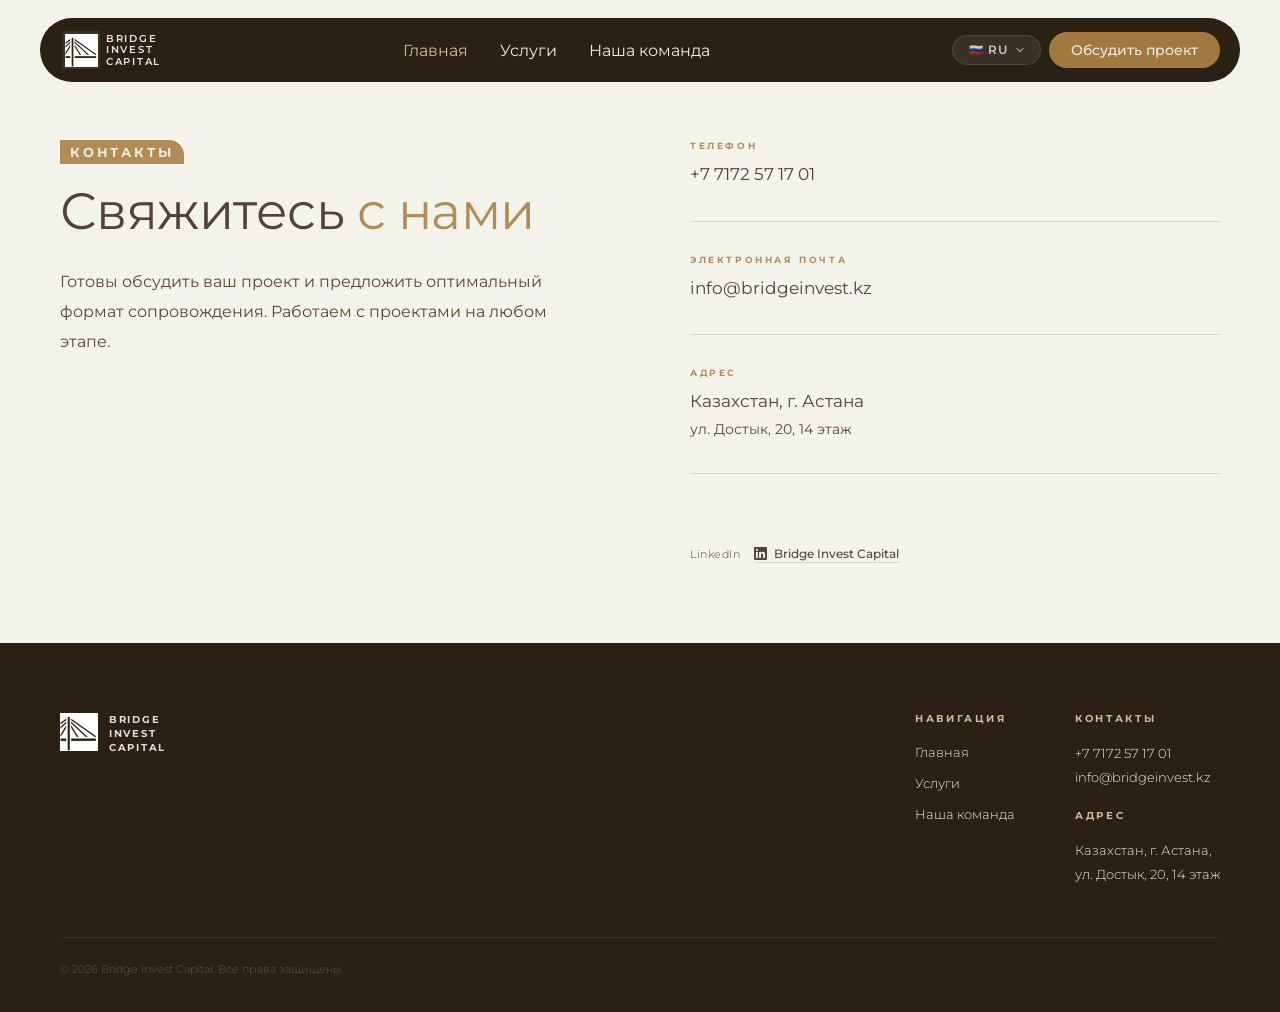
==== commit 3fdc12b3: "refactored v4" ====
--- a/contacts/index.html
+++ b/contacts/index.html
@@ -138,7 +138,7 @@
 <!-- ══ NAV ══ -->
 <nav>
   <a class="nav-logo-wrap" href="/">
-    <div class="nav-logo-icon"><img src="assets/Logo.png" alt="BIC"></div>
+    <div class="nav-logo-icon"><img src="/assets/Logo.png" alt="BIC"></div>
     <div class="nav-logo-text"><span>Bridge</span><span>Invest</span><span>Capital</span></div>
   </a>
   <ul class="nav-links">
@@ -242,7 +242,7 @@
       <div class="footer-top">
         <div>
           <a class="footer-logo-wrap" href="/">
-            <div class="footer-logo-icon"><img src="assets/Logo.png" alt="BIC"></div>
+            <div class="footer-logo-icon"><img src="/assets/Logo.png" alt="BIC"></div>
             <div class="footer-logo-text"><span>Bridge</span><span>Invest</span><span>Capital</span></div>
           </a>
         </div>
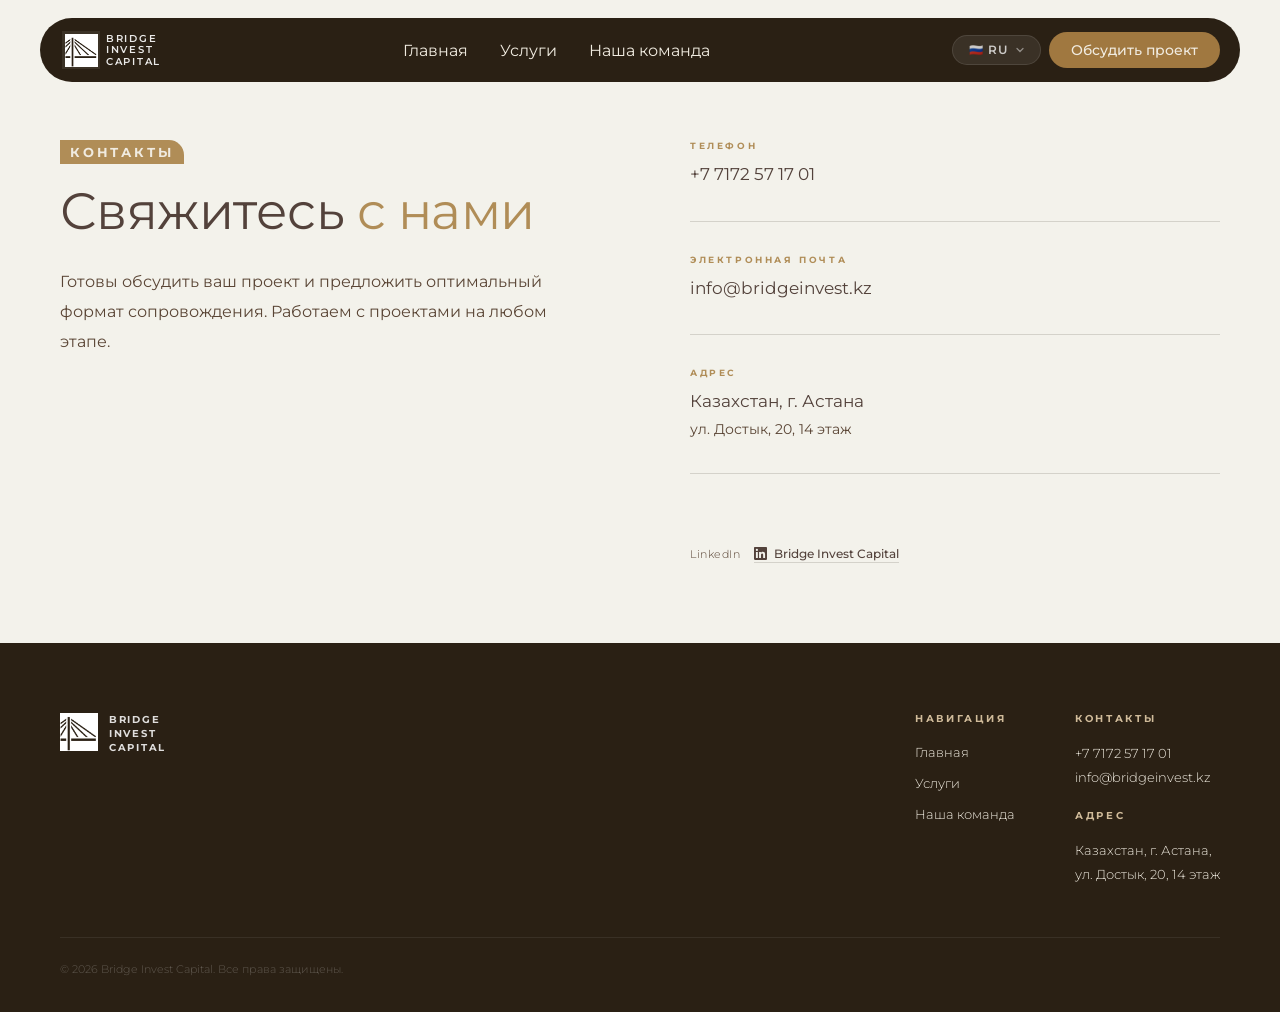
==== commit b1c3b862: "bio refactored v3" ====
--- a/contacts/index.html
+++ b/contacts/index.html
@@ -2,6 +2,7 @@
 <html lang="ru">
 <head>
 <meta charset="UTF-8">
+<link rel="icon" href="/assets/favicon.ico">
 <meta name="viewport" content="width=device-width, initial-scale=1.0">
 <meta name="i18n-title" content="contacts.label">
 <title>Контакты — Bridge Invest Capital</title>
@@ -169,7 +170,7 @@
   <a href="/"    onclick="toggleMenu()" data-i18n="nav.home">Главная</a>
   <a href="/services" onclick="toggleMenu()" data-i18n="nav.services">Услуги</a>
   <a href="/team"     onclick="toggleMenu()" data-i18n="nav.team">Наша команда</a>
-  <a href="/contacts" onclick="toggleMenu()" data-i18n="nav.cta">Обсудить проект</a>
+  <!-- <a href="/contacts" onclick="toggleMenu()" data-i18n="nav.cta">Обсудить проект</a> -->
   <a href="/contacts" class="mob-cta" onclick="toggleMenu()" data-i18n="nav.cta">Обсудить проект</a>
   <div class="mob-lang">
     <button class="mob-lang-btn" data-lang="ru" onclick="setLang('ru');toggleMenu()">&#x1F1F7;&#x1F1FA; RU</button>
--- a/style.css
+++ b/style.css
@@ -580,6 +580,7 @@
   color: var(--gold-accent); margin-bottom: 10px;
 }
 .team-modal-name {
+  max-width: 58ch;
   font-size: 1.8rem; font-weight: 500;
   color: var(--text-light); line-height: 1.2;
 }
@@ -589,7 +590,7 @@
   overflow-y: auto; flex: 1;
 }
 .team-modal-body p {
-  font-size: 0.9rem; font-weight: 300;
+  font-size: 1rem; font-weight: 300;
   line-height: 1.85; color: var(--text-light);
   margin-bottom: 16px;
 }
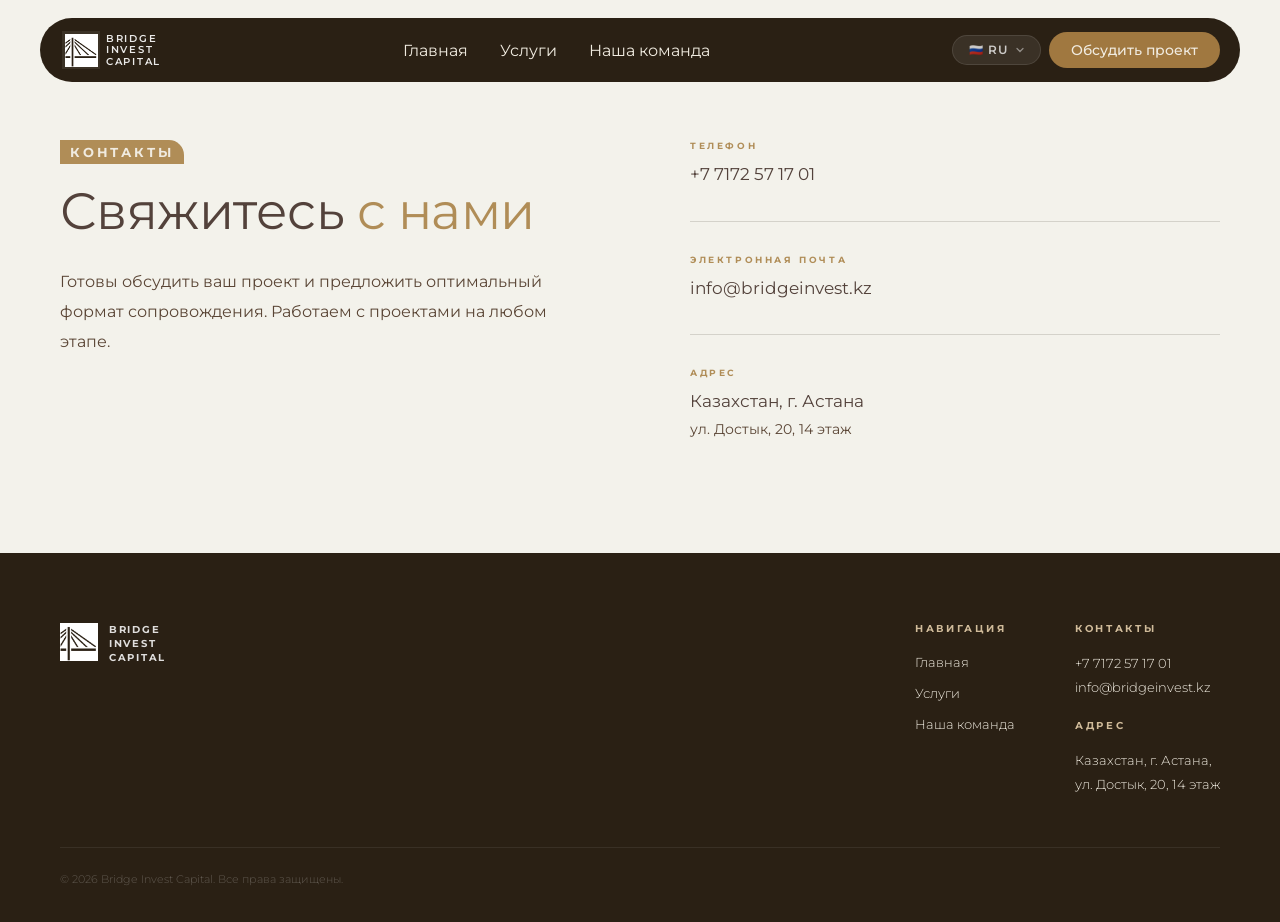
==== commit afc35181: "contacts updated" ====
--- a/contacts/index.html
+++ b/contacts/index.html
@@ -223,7 +223,7 @@
           </div>
         </div>
 
-        <div class="contacts-linkedin-row">
+        <!-- <div class="contacts-linkedin-row">
           <span class="contacts-linkedin-label" data-i18n="contacts.linkedin.label">LinkedIn</span>
           <a class="contacts-linkedin-link"
              href="https://www.linkedin.com/company/bridge-invest-capital/"
@@ -231,7 +231,7 @@
             <svg viewBox="0 0 24 24" xmlns="http://www.w3.org/2000/svg"><path d="M20.447 20.452h-3.554v-5.569c0-1.328-.027-3.037-1.852-3.037-1.853 0-2.136 1.445-2.136 2.939v5.667H9.351V9h3.414v1.561h.046c.477-.9 1.637-1.85 3.37-1.85 3.601 0 4.267 2.37 4.267 5.455v6.286zM5.337 7.433a2.062 2.062 0 01-2.063-2.065 2.064 2.064 0 112.063 2.065zm1.782 13.019H3.555V9h3.564v11.452zM22.225 0H1.771C.792 0 0 .774 0 1.729v20.542C0 23.227.792 24 1.771 24h20.451C23.2 24 24 23.227 24 22.271V1.729C24 .774 23.2 0 22.222 0h.003z"/></svg>
             Bridge Invest Capital
           </a>
-        </div>
+        </div> -->
 
       </div>
     </div>
--- a/style.css
+++ b/style.css
@@ -590,7 +590,7 @@
   overflow-y: auto; flex: 1;
 }
 .team-modal-body p {
-  font-size: 1rem; font-weight: 300;
+  font-size: 0.92rem; font-weight: 300;
   line-height: 1.85; color: var(--text-light);
   margin-bottom: 16px;
 }
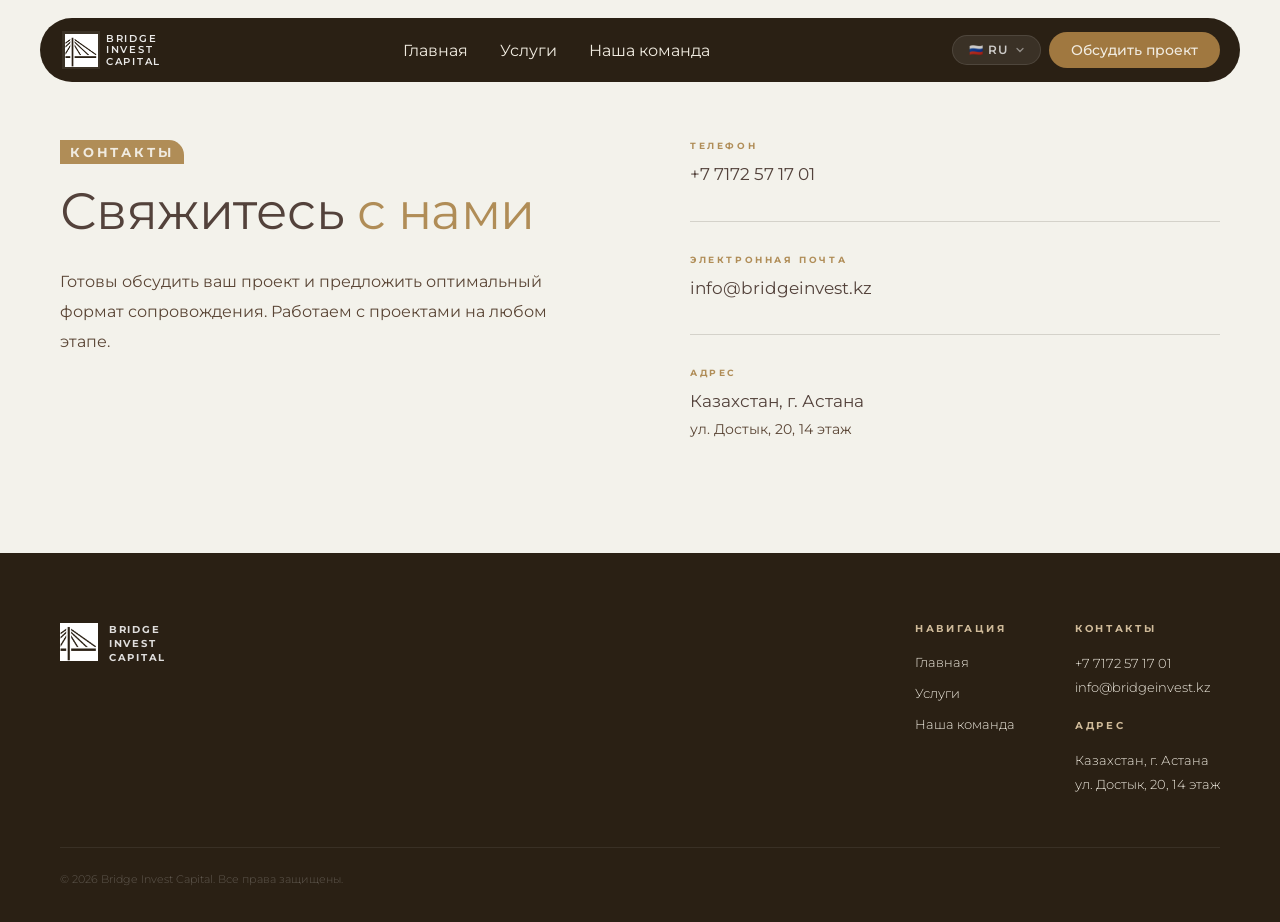
==== commit 002d06df: "footer corrected v.1" ====
--- a/contacts/index.html
+++ b/contacts/index.html
@@ -260,7 +260,8 @@
             <div class="footer-col-label" data-i18n="footer.contacts.label">Контакты</div>
             <p>+7 7172 57 17 01<br><a href="mailto:info@bridgeinvest.kz">info@bridgeinvest.kz</a></p>
             <div class="footer-col-label addr-label" data-i18n="footer.address.label">Адрес</div>
-            <p>Казахстан, г. Астана,<br>ул. Достык, 20, 14 этаж</p>
+            <p data-i18n="contacts.address.line1">Казахстан, г. Астана<br></p>
+            <p data-i18n="contacts.address.line2">ул. Достык, 20, 14 этаж</p>
           </div>
         </div>
       </div>
--- a/style.css
+++ b/style.css
@@ -334,7 +334,7 @@
   padding: 120px var(--pad-x) 80px;
 }
 .hero-inner { max-width: var(--max-w); margin: 0 auto; width: 100%; }
-.hero-content { max-width: 670px; animation: fadeUp .8s ease both; }
+.hero-content { max-width: 700px; animation: fadeUp .8s ease both; }
 
 .hero h1 {
   font-size: clamp(2.8rem, 5.5vw, 5rem);
@@ -345,7 +345,7 @@
 
 .hero-desc {
   font-size: 1rem; font-weight: 400; line-height: 1.9;
-  color: var(--text-mid); margin-bottom: 42px; max-width: 600px;
+  color: var(--text-mid); margin-bottom: 42px; max-width: 620px;
 }
 .hero-desc strong { font-weight: 600; color: var(--text-dark); }
 
@@ -360,7 +360,7 @@
 
 .why-h2 {
   font-size: clamp(1.5rem, 2.8vw, 2.6rem); font-weight: 500;
-  line-height: 1.35; color: var(--text-dark); max-width: 640px; margin-bottom: 28px;
+  line-height: 1.35; color: var(--text-dark); max-width: 1000px; margin-bottom: 28px;
 }
 .why-text { font-size: 1rem; font-weight: 400; line-height: 1.95; color: var(--text-mid); }
 
@@ -452,12 +452,13 @@
 .step-content h3 {
   font-size: clamp(1.3rem, 2vw, 2.5rem); font-weight: 500;
   color: var(--gold-accent); margin-bottom: 12px; margin-top: 4px;
+  max-width: 900px;
 }
 .step-sub {
   font-size: 1.1rem; font-weight: 400; line-height: 1.75;
-  color: var(--text-light); margin-bottom: 28px; max-width: 800px;
-}
-.step-list { list-style: none; display: flex; flex-direction: column; gap: 10px; }
+  color: var(--text-light); margin-bottom: 28px; max-width: 900px;
+}
+.step-list { list-style: none; display: flex; flex-direction: column; gap: 10px;}
 .step-list li {
   font-size: 0.9rem; font-weight: 400; line-height: 1.6;
   color: rgba(240,235,224,0.8); padding-left: 28px; position: relative;
@@ -470,7 +471,7 @@
 
 /* ══ 13. TEAM + MODAL ══════════════════════════════════════ */
 
-.team-body { padding: 60px var(--pad-x) 100px; background: var(--bg); }
+.team-body { padding: 0px var(--pad-x) 100px; background: var(--bg); }
 .team-inner { max-width: var(--max-w); margin: 0 auto; }
 .team-grid { display: grid; grid-template-columns: repeat(4,1fr); gap: 20px; }
 
@@ -485,12 +486,12 @@
 }
 
 .team-photo {
-  width: 100%; aspect-ratio: 1;
-  display: flex; align-items: center; justify-content: center;
+  width: 100%; aspect-ratio: 4 / 5;
+  /* /* display: flex; align-items: center; justify-content: center; */
   background: linear-gradient(160deg, #b8b0a4 0%, #7a7268 100%);
   overflow: hidden;
 }
-.team-photo img { width: 100%; height: 100%; object-fit: cover; }
+.team-photo img { width: 100%; height: 100%; object-fit: cover; object-position: center 20%; display: block;}
 .avatar-initials { font-size: 2.8rem; font-weight: 300; color: var(--gold); opacity: .6; letter-spacing: .05em; }
 
 .team-info { padding: 22px 20px 24px; }
@@ -514,87 +515,142 @@
 
 /* ── Modal overlay ── */
 .team-modal-overlay {
-  display: none; position: fixed; inset: 0;
-  background: rgba(20,13,6,0.78);  
+  display: none;
+  position: fixed;
+  inset: 0;
+  background: rgba(20,13,6,0.78);
   backdrop-filter: blur(6px);
   z-index: 500;
-  align-items: center; justify-content: center;
   padding: 20px;
-}
-.team-modal-overlay.open { display: flex; }
+  overflow-y: auto;
+}
+.team-modal-overlay.open {
+  display: flex;
+  justify-content: center;
+  align-items: flex-start;
+}
 
 /* ── Modal box ── */
 .team-modal {
   background: var(--nav-bg);
-  border-radius: 24px; overflow: hidden;
-  width: 100%; max-width: 760px;
-  max-height: 90vh;
-  display: flex; flex-direction: column;
+  border-radius: 24px;
+  overflow: hidden;
+  width: 100%;
+  max-width: 760px;
+  display: flex;
+  flex-direction: column;
   animation: modalIn .3s ease both;
   position: relative;
-}
+  margin: 40px 0;
+}
+
 @keyframes modalIn {
   from { opacity: 0; transform: translateY(20px) scale(0.97); }
   to   { opacity: 1; transform: none; }
 }
 
 .team-modal-close {
-  position: absolute; top: 20px; right: 20px;
-  width: 36px; height: 36px;
+  position: absolute;
+  top: 20px;
+  right: 20px;
+  width: 36px;
+  height: 36px;
   background: rgba(255,255,255,0.08);
   border: 1px solid var(--border-nav);
-  border-radius: 50%; cursor: pointer;
-  display: flex; align-items: center; justify-content: center;
-  transition: background .2s; z-index: 10;
-}
-.team-modal-close:hover { background: rgba(255,255,255,0.16); }
+  border-radius: 50%;
+  cursor: pointer;
+  display: flex;
+  align-items: center;
+  justify-content: center;
+  transition: background .2s;
+  z-index: 10;
+}
+.team-modal-close:hover {
+  background: rgba(255,255,255,0.16);
+}
 .team-modal-close svg {
-  width: 16px; height: 16px;
-  stroke: rgba(255,255,255,0.7); fill: none;
-  stroke-width: 2; stroke-linecap: round;
+  width: 16px;
+  height: 16px;
+  stroke: rgba(255,255,255,0.7);
+  fill: none;
+  stroke-width: 2;
+  stroke-linecap: round;
 }
 
 .team-modal-top {
-  display: flex; align-items: stretch;
+  display: flex;
+  align-items: stretch;
   border-bottom: 1px solid rgba(255,255,255,0.07);
 }
+
 .team-modal-photo {
-  width: 220px; min-height: 220px; flex-shrink: 0;
+  width: 260px;
+  aspect-ratio: 4 / 5;
+  flex-shrink: 0;
   overflow: hidden;
   background: linear-gradient(160deg, #b8b0a4 0%, #7a7268 100%);
 }
+
+.team-modal-photo img {
+  width: 100%;
+  height: 100%;
+  object-fit: cover;
+  object-position: center 15%;
+  display: block;
+}
+
 .team-modal-avatar {
-  width: 100%; height: 100%;
-  display: flex; align-items: center; justify-content: center;
+  width: 100%;
+  height: 100%;
+  display: flex;
+  align-items: center;
+  justify-content: center;
 }
 .team-modal-avatar span {
-  font-size: 4rem; font-weight: 300; color: var(--gold); opacity: .5;
-}
+  font-size: 4rem;
+  font-weight: 300;
+  color: var(--gold);
+  opacity: .5;
+}
+
 .team-modal-header {
-  flex: 1; padding: 36px 56px 28px 32px;
-  display: flex; flex-direction: column; justify-content: flex-end;
-}
+  flex: 1;
+  padding: 36px 56px 28px 32px;
+  display: flex;
+  flex-direction: column;
+  justify-content: flex-end;
+}
+
 .team-modal-role {
-  font-size: 0.6rem; font-weight: 700;
-  letter-spacing: .28em; text-transform: uppercase;
-  color: var(--gold-accent); margin-bottom: 10px;
-}
+  font-size: 0.6rem;
+  font-weight: 700;
+  letter-spacing: .28em;
+  text-transform: uppercase;
+  color: var(--gold-accent);
+  margin-bottom: 10px;
+}
+
 .team-modal-name {
-  max-width: 58ch;
-  font-size: 1.8rem; font-weight: 500;
-  color: var(--text-light); line-height: 1.2;
+  font-size: 1.8rem;
+  font-weight: 500;
+  color: var(--text-light);
+  line-height: 1.2;
 }
 
 .team-modal-body {
   padding: 32px 36px 36px;
-  overflow-y: auto; flex: 1;
-}
+}
+
 .team-modal-body p {
-  font-size: 0.92rem; font-weight: 300;
-  line-height: 1.85; color: var(--text-light);
+  font-size: 1rem;
+  font-weight: 300;
+  line-height: 1.85;
+  color: var(--text-light);
   margin-bottom: 16px;
 }
-.team-modal-body p:last-child { margin-bottom: 0; }
+.team-modal-body p:last-child {
+  margin-bottom: 0;
+}
 
 
 /* ══ 14. CONTACTS ══════════════════════════════════════════ */
@@ -703,11 +759,16 @@
   .step-num { font-size: 3.5rem; }
   .step-sub { font-size: 1rem; }
 
-  .team-modal-top   { flex-direction: column; }
-  .team-modal-photo { width: 100%; min-height: 200px; height: 220px; }
-  .team-modal-header { padding: 24px 24px 20px; }
-  .team-modal-name  { font-size: 1.4rem; }
-  .team-modal-body  { padding: 24px; }
+  .team-photo { aspect-ratio: 4 / 5;}
+  .team-photo img {object-position: center 18%;}
+  .team-modal-overlay { padding: 12px; }
+  .team-modal { margin: 12px 0 24px; border-radius: 20px; }
+  .team-modal-photo { aspect-ratio: 4 / 5; }
+  .team-modal-photo img { object-position: center 12%; }
+  .team-modal-header { padding: 22px 22px 18px; }
+  .team-modal-name { font-size: 1.4rem; }
+  .team-modal-body { padding: 22px; }
+  .team-modal-body p { font-size: 0.9rem; line-height: 1.8; }
 
   .footer-top   { flex-direction: column; gap: 36px; }
   .footer-right { flex-direction: column; gap: 32px; }
